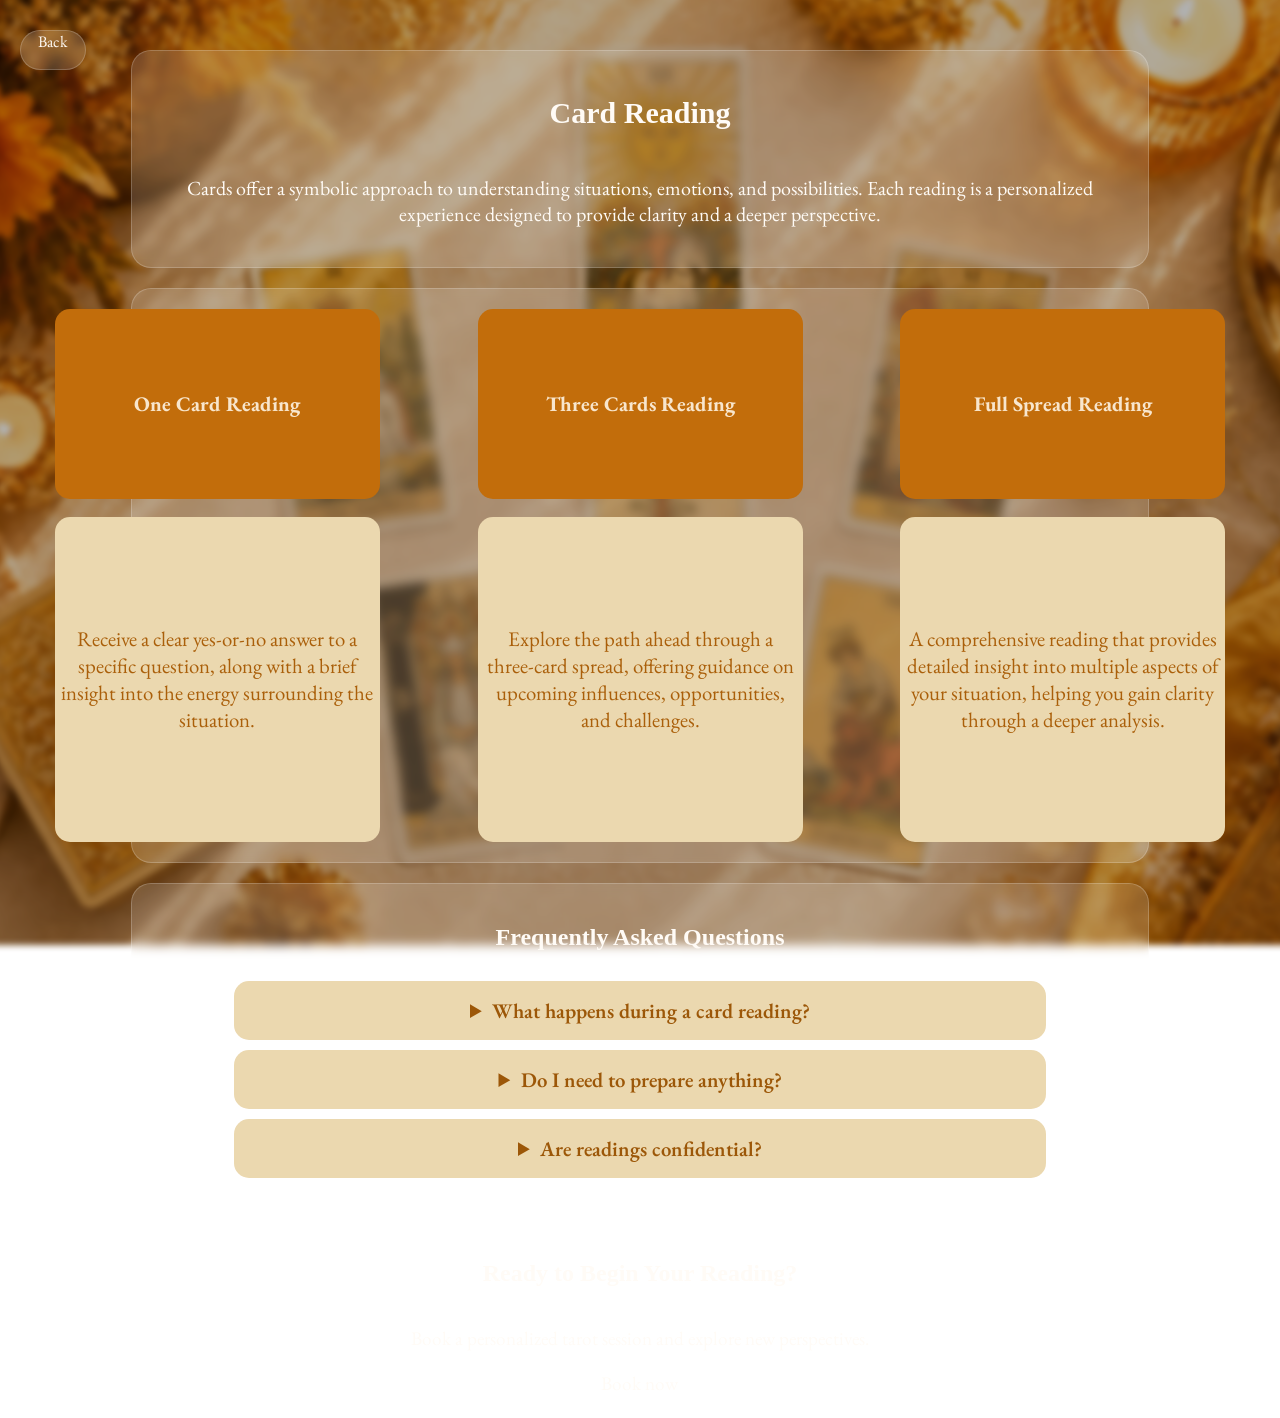
==== HTML pages/services-card-reading.html @ 866b410b "Create card reading service page" ====
<!-- This is the card reading section of Services -->
<html>
    <head>
        <title>Card Reading</title>
        <link rel="stylesheet" href="../CSS Pages/card-reading.css">
         <link rel="preconnect" href="https://fonts.googleapis.com">
<link rel="preconnect" href="https://fonts.gstatic.com" crossorigin>
<link href="https://fonts.googleapis.com/css2?family=EB+Garamond:ital,wght@0,400..800;1,400..800&display=swap" rel="stylesheet">
   
    </head>
    <body>

        <!-- Back Buton -->
         <a href="../HTML pages/index.html"><div class="back">Back</div></a>

    <!-- Backgound Image -->
    <div id="bg"></div>
      
    <!-- Hero Section -->
    <div class="glass hero">
       
        <h2>Card Reading</h2>
        <p>Cards offer a symbolic approach to understanding situations, emotions, and possibilities. Each reading is a personalized experience designed to provide clarity and a deeper perspective.</p>
    </div>

    <!-- Types of Reading-->
     <div class="glass types">



        <div class="one card">One Card Reading</div>
        <div class="three card">Three Cards Reading</div>
        <div class="full card">Full Spread Reading</div>
        <div class="one des">Receive a clear yes-or-no answer to a specific question, along with a brief insight into the energy surrounding the situation.</div>
        <div class="three des">Explore the path ahead through a three-card spread, offering guidance on upcoming influences, opportunities, and challenges.</div>
        <div class="full des">A comprehensive reading that provides detailed insight into multiple aspects of your situation, helping you gain clarity through a deeper analysis.</div>


     </div>

    <!-- FAQ -->
    <div class="faq-item glass">

        <h2>Frequently Asked Questions</h2>

    <details>
        <summary >
            What happens during a card reading?
        </summary>

        <p>
            A reading involves interpreting the symbolism of selected cards in relation to your questions and circumstances.
        </p>
        </details>
        <details>        
        <summary>
            Do I need to prepare anything?
        </summary>

        <p>
            Think about the areas of life where you would like insight or reflection.
        </p>
</details>
<details>
        <summary>
            Are readings confidential?
        </summary>

        <p>
            Yes, every session is approached with privacy and respect.
        </p>

    </details>

</div>
    <!-- Call to Action Section -->
     <div class="glass action">
        <h2>Ready to Begin Your Reading?</h2>
        <p>Book a personalized tarot session
        and explore new perspectives.</p>
        <div id="book-now">Book now</div>
     </div>


    </body>
</html>
---- CSS Pages/card-reading.css ----
html,
body {
    margin: 0;
    height: 100%;
      font-family: "EB Garamond", serif;
}

h1,h2,h3{
    font-family:"Prata", serif;
}

body {
    display: flex;
    justify-content: flex-start;
    align-items: center;
    overflow-x:hidden;
    overflow-y:auto;
    flex-direction:column;
    gap:20px;
    padding:30px;
    position:relative;
}
#bg {
    position: fixed;
    inset: 0;
    
    background-image: url("../Media/cards-bg.png");
    background-size: cover;
    background-position: center;

    filter: blur(3px) brightness(70%);

    transform: scale(1.1); /* prevents white edges caused by blur */

    z-index: -2;
}
.glass {
    width: 80%;
    height: auto;

    background: rgba(255,255,255,0.15);

    border-radius: 20px;

    backdrop-filter: blur(4.5px);

    border: 1px solid rgba(255,255,255,0.2);

    color: rgb(255, 251, 246);

    padding: 20px;
    display: flex;
    align-items: center;
    flex-direction:column;
    text-align:center;
    
}

.hero{
    font-size:1.25rem;
    
}

.back{
    position:absolute;
    background: rgba(255,255,255,0.15);

    border-radius: 20px;

    backdrop-filter: blur(4.5px);

    border: 1px solid rgba(255,255,255,0.2);

    color: rgb(255, 251, 246);
    height:4%;
    width:5%;
    left: 20px;
    text-decoration:none;
    text-align:center;
}

.back:hover{
    background: rgba(255, 255, 255, 0.356);
    cursor:pointer;
}
.types{ /*container */
    display: grid;
    grid-template-columns: auto auto auto;
    row-gap:2vh;
    column-gap:10%;
    justify-content:center;
}

.card{
    height:20vh;
    width:35vh;
    border-radius:15px;
    color:rgb(248, 230, 205);
    background-color:rgb(194, 109, 11);
    display:flex;
    justify-content:center;
    align-items:center;
    font-size:1.3rem;
    padding:5px;
    font-weight:bold;
}

.des{
    display:flex;
    justify-content:center;
    align-items:center;
    height:35vh;
    width:35vh;
    border-radius:15px;
    padding: 5px;
    font-size:1.3rem;
    background-color:rgb(235, 216, 175);
    color:rgb(170, 95, 10);
}

.faq-item{
    display:flex;
    flex-direction:column;
    gap:10px;
    justify-content:center;
    align-items:center;
}

details {
    background: rgb(235, 216, 175);
    border-radius: 15px;
    padding: 1rem;
    color: rgb(156, 87, 8);
    cursor: pointer;
    transition: 0.6s ease;
    width:80%;
    font-size:1.3rem;
}


summary {
    font-size: 1.3rem;
    font-weight: 600;
}

.action p{
    font-size:1.2rem;
} 

#book-now{
    background: rgba(255,255,255,0.15);

    border-radius: 20px;

    backdrop-filter: blur(4.5px);

    border: 1px solid rgba(255,255,255,0.2);

    color: rgb(255, 251, 246);
    height:20%;
    width:12%;
    font-size:1.2rem;
    text-decoration:none;
    text-align:center;
}

#book-now:hover{
    background: rgba(255, 255, 255, 0.356);
    cursor:pointer;
}
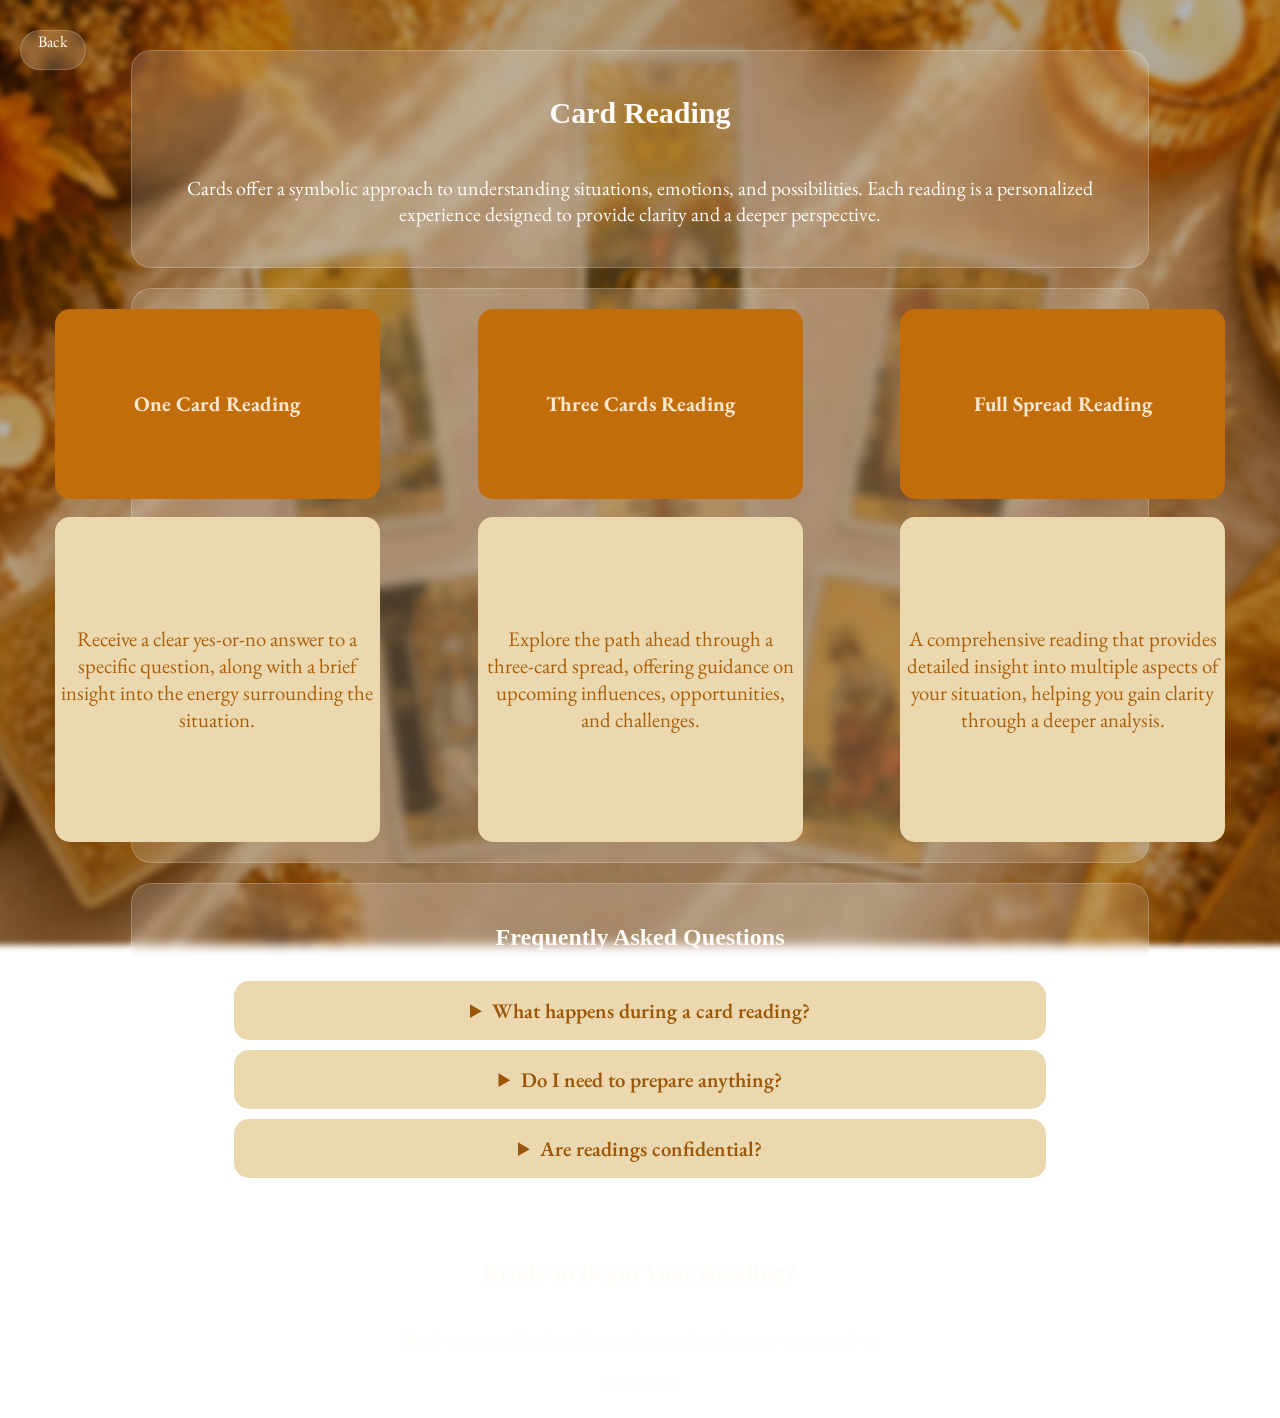
==== commit 3d845a9e: "Create Kundali analysis service page" ====
--- a/HTML pages/services-card-reading.html
+++ b/HTML pages/services-card-reading.html
@@ -76,7 +76,7 @@
     <!-- Call to Action Section -->
      <div class="glass action">
         <h2>Ready to Begin Your Reading?</h2>
-        <p>Book a personalized tarot session
+        <p>Book a personalized reading session
         and explore new perspectives.</p>
         <div id="book-now">Book now</div>
      </div>
